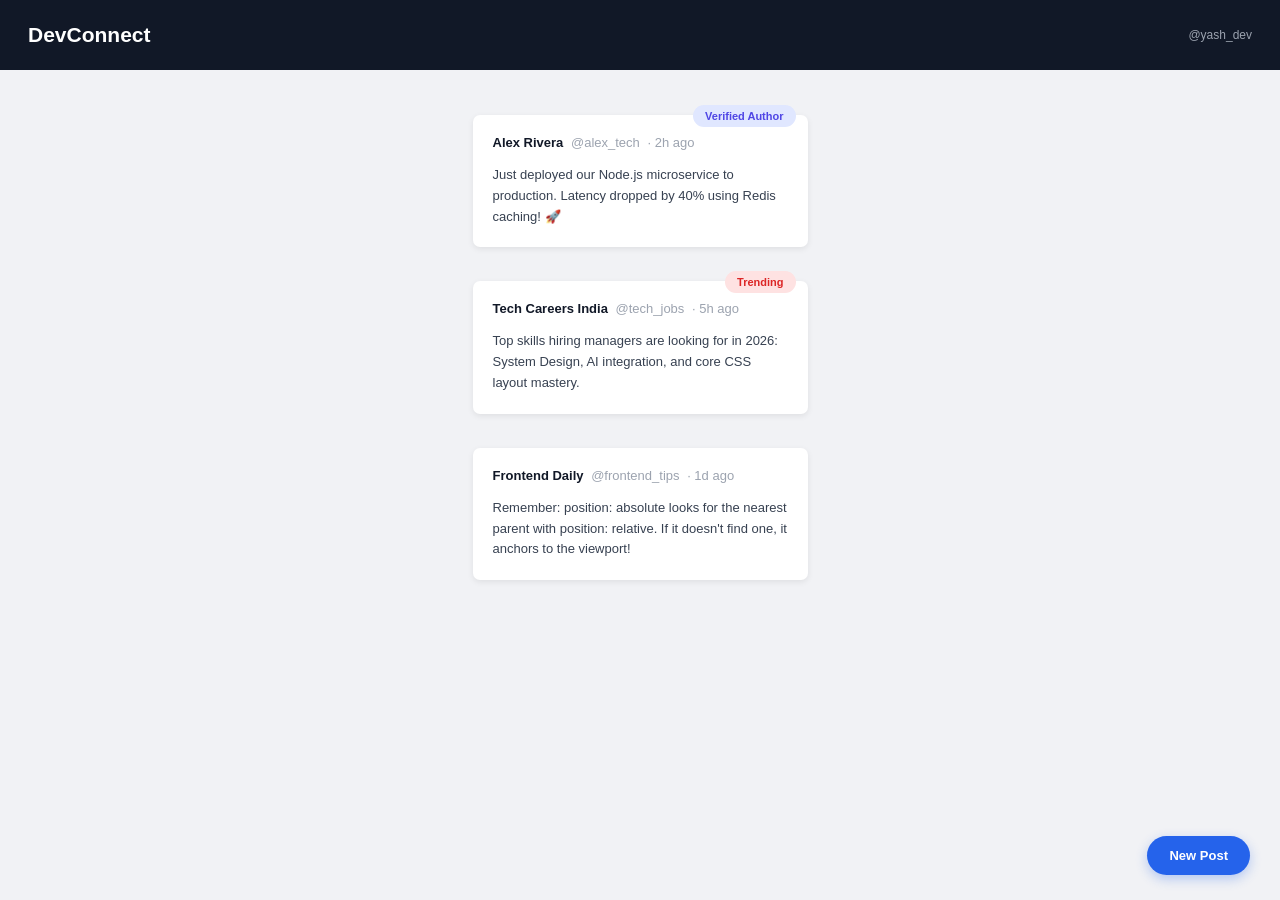
==== taskpost.html @ 6bc5318c "Add files via upload" ====
<!DOCTYPE html>
<html lang="en">

<head>
    <meta charset="UTF-8">
    <meta name="viewport" content="width=device-width, initial-scale=1.0">

    <title>DevConnect - Community Feed</title>

    <style>
        * {
            margin: 0;
            padding: 0;
            box-sizing: border-box;
        }

        body {
            font-family: Arial, sans-serif;
            background-color: #f1f2f5;
            color: #111827;
        }

        .navbar {
            position: sticky;
            top: 0;
            height: 70px;
            background-color: #111827;
            display: flex;
            align-items: center;
            justify-content: space-between;
            padding: 0 28px;
            z-index: 100;
        }

        .logo {
            color: white;
            font-size: 21px;
            font-weight: bold;
        }

        .user {
            color: #9ca3af;
            font-size: 12px;
        }

        .feed {
            width: 335px;
            margin: 45px auto;
            padding-bottom: 100px;
        }

        .post {
            position: relative;
            background-color: white;
            width: 100%;
            padding: 20px;
            margin-bottom: 34px;
            border-radius: 7px;
            box-shadow: 0 2px 6px rgba(0, 0, 0, 0.08);
        }

        .post-header {
            margin-bottom: 15px;
            font-size: 13px;
        }

        .username {
            font-weight: bold;
            color: #111827;
        }

        .handle {
            color: #9ca3af;
            margin-left: 4px;
        }

        .time {
            color: #9ca3af;
            margin-left: 4px;
        }

        .tag {
            position: absolute;
            top: -10px;
            right: 12px;
            padding: 5px 12px;
            border-radius: 15px;
            font-size: 11px;
            font-weight: bold;
            background-color: #e0e7ff;
            color: #4f46e5;
        }

        .tag.trending {
            background-color: #fee2e2;
            color: #dc2626;
        }

        .post p {
            font-size: 13px;
            line-height: 1.6;
            color: #374151;
        }

        .new-post {
            position: fixed;
            right: 30px;
            bottom: 25px;
            border: none;
            padding: 12px 22px;
            border-radius: 25px;
            background-color: #2563eb;
            color: white;
            font-size: 13px;
            font-weight: bold;
            cursor: pointer;
            box-shadow: 0 4px 12px rgba(37, 99, 235, 0.3);
        }

        .new-post:hover {
            background-color: #1d4ed8;
        }
    </style>
</head>

<body>

    <nav class="navbar">

        <div class="logo">
            DevConnect
        </div>

        <div class="user">
            @yash_dev
        </div>

    </nav>

    <main class="feed">

        <div class="post">

            <div class="post-header">
                <span class="username">Alex Rivera</span>
                <span class="handle">@alex_tech</span>
                <span class="time">· 2h ago</span>
            </div>

            <span class="tag">
                Verified Author
            </span>

            <p>
                Just deployed our Node.js microservice to production.
                Latency dropped by 40% using Redis caching! 🚀
            </p>

        </div>

        <div class="post">

            <div class="post-header">
                <span class="username">Tech Careers India</span>
                <span class="handle">@tech_jobs</span>
                <span class="time">· 5h ago</span>
            </div>

            <span class="tag trending">
                Trending
            </span>

            <p>
                Top skills hiring managers are looking for in 2026:
                System Design, AI integration, and core CSS layout mastery.
            </p>

        </div>

        <div class="post">

            <div class="post-header">
                <span class="username">Frontend Daily</span>
                <span class="handle">@frontend_tips</span>
                <span class="time">· 1d ago</span>
            </div>

            <p>
                Remember: position: absolute looks for the nearest
                parent with position: relative. If it doesn't find one,
                it anchors to the viewport!
            </p>

        </div>

    </main>

    <button class="new-post">
        New Post
    </button>

</body>

</html>
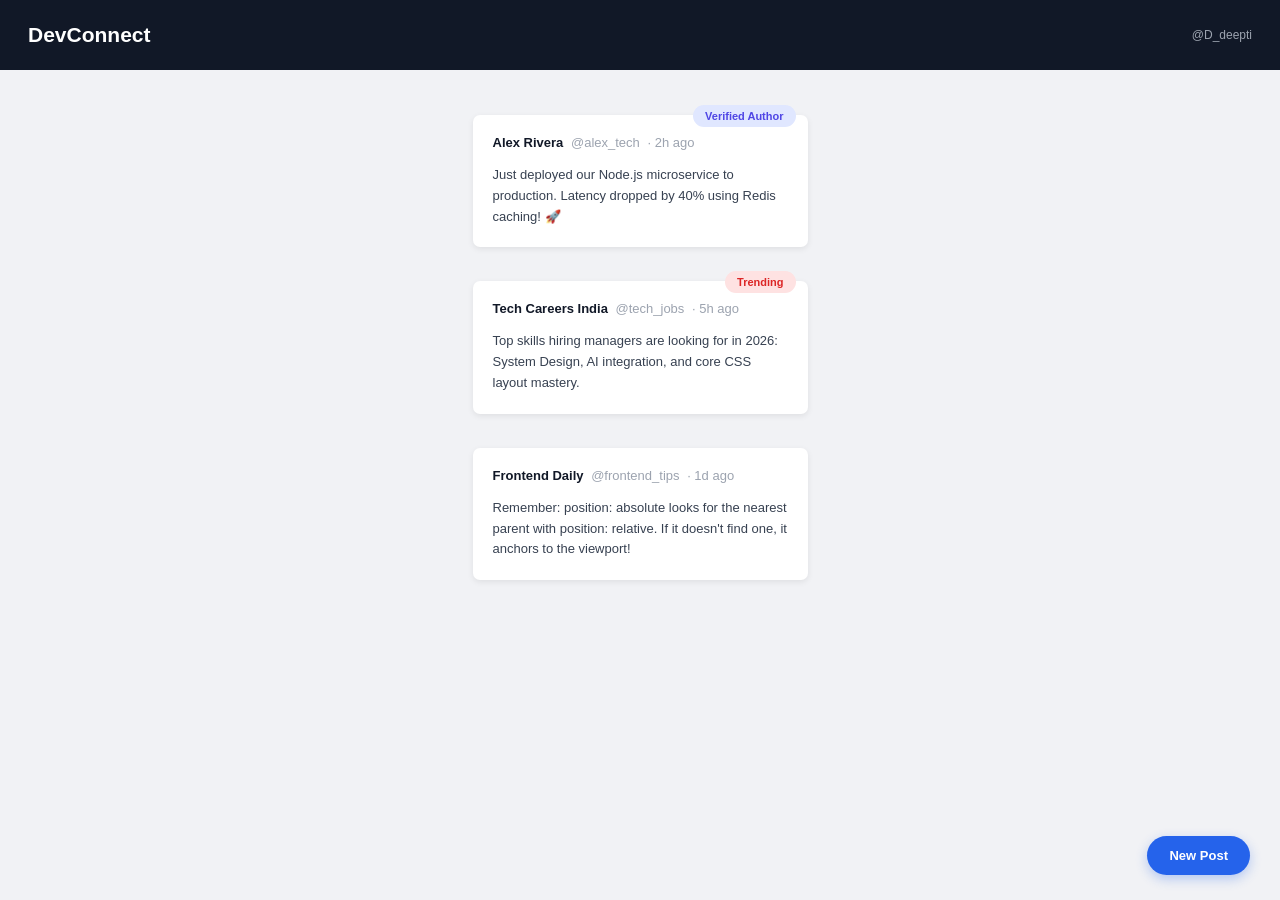
==== commit 2912fc3e: "update taskpost" ====
--- a/taskpost.html
+++ b/taskpost.html
@@ -132,7 +132,7 @@
         </div>
 
         <div class="user">
-            @yash_dev
+            @D_deepti
         </div>
 
     </nav>
@@ -201,4 +201,4 @@
 
 </body>
 
-</html>+</html>
